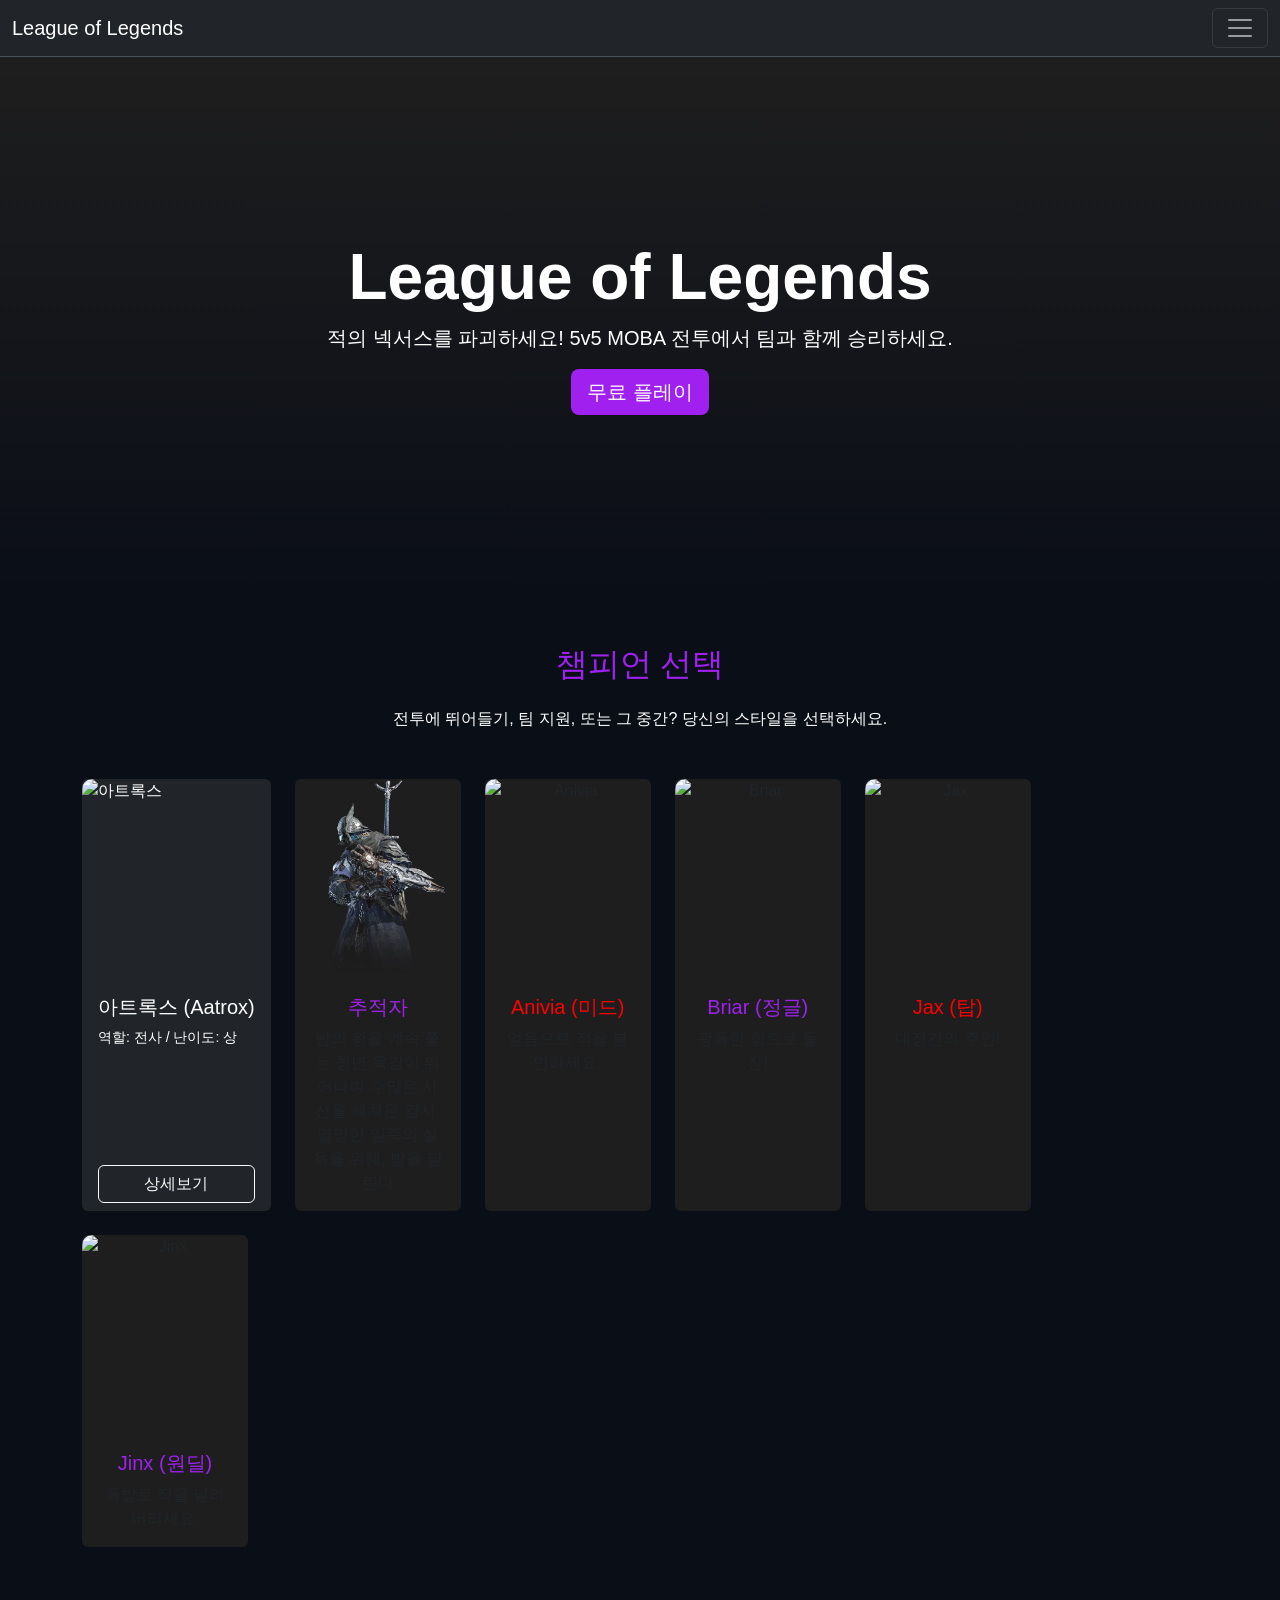
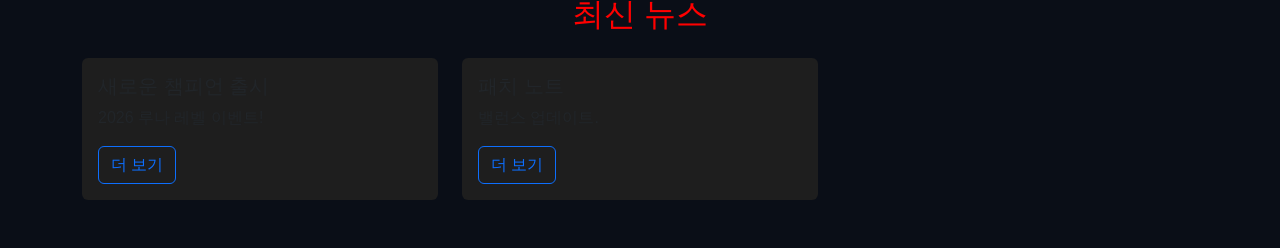
==== src/main/resources/META-INF/resources/index.html @ 5f6e226d "5주차 박영준" ====
<!DOCTYPE html>
<html lang="ko">
<head>
    <meta charset="UTF-8">
    <meta name="viewport" content="width=device-width, initial-scale=1.0">
    <title>League of Legends - 메인 페이지</title>
    <!-- Bootstrap 5 CDN -->
    <link href="https://cdn.jsdelivr.net/npm/bootstrap@5.3.0/dist/css/bootstrap.min.css" rel="stylesheet">
    <script src="https://cdn.jsdelivr.net/npm/bootstrap@5.3.0/dist/js/bootstrap.bundle.min.js"></script>
    <!-- 커스텀 스타일 (LOL 테마 + 챔피언 호버 효과) -->
    <style>
        body { background-color: #0a0e17; color: #fff; font-family: 'Arial', sans-serif; }
        .navbar { background-color: #000; }
        .hero { background: linear-gradient(to bottom, #1e1e1e, #0a0e17); min-height: 60vh; }
        .accent-purple { color: #a020f0; }
        .accent-red { color: #ff0000; }
        .card { background-color: #1e1e1e; border: none; transition: transform 0.3s, box-shadow 0.3s; }
        .card:hover { transform: scale(1.05); box-shadow: 0 10px 20px rgba(160, 32, 240, 0.5); }
        .card-img-top { height: 200px; object-fit: cover; border-radius: 10px 10px 0 0; }
        .btn-primary { background-color: #a020f0; border: none; }
        .btn-primary:hover { background-color: #800080; }
        
    </style>
</head>
<body>
 <!-- 헤더 (Navbar) -->
    <!-- <nav class="navbar navbar-expand-lg navbar-dark">
        <div class="container-fluid">
            <a class="navbar-brand" href="index.html">리그 오브 레전드</a>
            <button class="navbar-toggler" type="button" data-bs-toggle="collapse" data-bs-target="#navbarNav" aria-controls="navbarNav" aria-expanded="false" aria-label="Toggle navigation">
                <span class="navbar-toggler-icon"></span>
            </button>
            <div class="collapse navbar-collapse" id="navbarNav">
                <ul class="navbar-nav ms-auto">
                    <li class="nav-item"><a class="nav-link" href="#">뉴스</a></li>
                    <li class="nav-item"><a class="nav-link" href="#">챔피언</a></li>
                    <li class="nav-item"><a class="nav-link" href="main_page_sub">다운로드</a></li>
                    <li class="nav-item"><a class="nav-link" href="#">로그인</a></li>
                    <li class="nav-item"><a class="nav-link" href="https://www.leagueoflegends.com/ko-kr/" target="_blank">공식사이트</a></li>
                </ul>
            </div>
        </div>
    </nav> -->

    <nav class="navbar bg-dark border-bottom border-body " data-bs-theme="dark">
<div class="container-fluid">
  <a class="navbar-brand" href="#">League of Legends</a>
  <button class="navbar-toggler" type="button" data-bs-toggle="collapse" data-bs-target="#navbarSupportedContent" aria-controls="navbarSupportedContent" aria-expanded="false" aria-label="Toggle navigation">
    <span class="navbar-toggler-icon"></span>
  </button>
  <div class="collapse navbar-collapse" id="navbarSupportedContent">
    <ul class="navbar-nav me-auto mb-2 mb-lg-0">
      <li class="nav-item">
        <a class="nav-link active" aria-current="page" href="#">리그오브레전드</a>
      </li>
      <li class="nav-item">
        <a class="nav-link" href="#">메인화면</a>
      </li>
            <li class="nav-item">
        <a class="nav-link" href="#">뉴스</a>
      </li>
      <li class="nav-item">
        <a class="nav-link" href="main_page_sub/download.html">다운로드</a></li>
            <li class="nav-item dropdown">
        <a class="nav-link dropdown-toggle" href="#" role="button" data-bs-toggle="dropdown" aria-expanded="false">
          캐릭터
        </a>
        <ul class="dropdown-menu">
          <li><a class="dropdown-item" href="#" target="_blank">캐릭터</a></li>
          <li><a class="dropdown-item" href="#">Aatrox (탑)</a></li>
          <li><a class="dropdown-item" href="#">추적자</a></li>
          <li><a class="dropdown-item" href="#">Aatrox (탑)</a></li>
          <li><a class="dropdown-item" href="#">Aatrox (탑)</a></li>
          <li><hr class="dropdown-divider"></li>
          <li><a class="dropdown-item" href="#">Something else here</a></li>
        </ul>
      </li>
            <li class="nav-item">
        <a class="nav-link" href="#">로그인</a>
      </li>
      <li class="nav-item dropdown">
        <a class="nav-link dropdown-toggle" href="#" role="button" data-bs-toggle="dropdown" aria-expanded="false">
          외부사이트
        </a>
        <ul class="dropdown-menu">
          <li><a class="dropdown-item" href="https://www.leagueoflegends.com/ko-kr/" target="_blank">공식사이트</a></li>
          <li><a class="dropdown-item" href="#">Another action</a></li>
          <li><hr class="dropdown-divider"></li>
          <li><a class="dropdown-item" href="#">Something else here</a></li>
        </ul>
      </li>
    </ul>
    <form class="d-flex" role="search">
      <input class="form-control me-2" type="" placeholder="" aria-label="" />
      <button class="btn btn-outline-success" type="submit"> 검색</button>
    </form>
  </div>
</div>
</nav>

    <!-- 히어로 배너 (Hero Banner) -->
    <section class="hero d-flex align-items-center justify-content-center text-center py-5">
        <div class="container">
            <h1 class="display-3 fw-bold">League of Legends</h1>
            <p class="lead">적의 넥서스를 파괴하세요! 5v5 MOBA 전투에서 팀과 함께 승리하세요.</p>
            <a href="#" class="btn btn-primary btn-lg">무료 플레이</a>
        </div>
    </section>

<!-- 챔피언 선택 섹션 (작은 썸네일 PNG로 업데이트!) -->
    <section class="container my-5">
        <h2 class="text-center mb-4 accent-purple">챔피언 선택</h2>
        <p class="text-center mb-5">전투에 뛰어들기, 팀 지원, 또는 그 중간? 당신의 스타일을 선택하세요.</p>
        <div class="row row-cols-auto g-4">
            <!-- Aatrox -->
             <div class="col">
<div class="card bg-dark text-white border-secondary h-100">
<img src="https://ddragon.leagueoflegends.com/cdn/15.24.1/img/champion/Aatrox.png" class="card-img-top" alt="아트록스">
<div class="card-body">
<h5 class="card-title">아트록스 (Aatrox)</h5>
<p class="card-text small">역할: 전사 / 난이도: 상</p>
</div>
<div class="card-footer bg-transparent border-0">
<button class="btn btn-outline-light w-100" data-bs-toggle="modal" data-bs-target="#modalAatrox" data-champ="Aatrox"> 상세보기
</button>
</div>
</div>
<!--모달(iframe으로Aatrox.html 불러오기) -->
<div class="modal fade" id="modalAatrox" tabindex="-1" aria-labelledby="modalAatroxLabel" aria-hidden="true">
<div class="modal-dialog modal-xl modal-dialog-centered modal-dialog-scrollable">
<div class="modal-content bg-dark text-white border-secondary">
<!--헤더-->
<div class="modal-header border-secondary">
<h5 class="modal-title" id="modalAatroxLabel">아트록스(Aatrox) 상세정보</h5>
<button type="button" class="btn-close btn-close-white" data-bs-dismiss="modal" aria-label="Close"></button>
</div>

<!--바디: iframe으로내용채움-->
<div class="modal-body p-0" style="height: 65vh; background: #0a0e17;">
<iframe
src="modals/Aatrox.html"
frameborder="0"
style="width: 100%; height: 100%; border: none;"
allowfullscreen>
</iframe>
</div>
<!--푸터-->
<div class="modal-footer border-secondary">
<button type="button" class="btn btn-outline-light" data-bs-dismiss="modal">닫기</button>
</div>
</div>
</div>
</div>


</div>

            <!-- <div class="col-md-6 col-lg-4 col-xl-2">
                <div class="card text-center h-100">
                    <img src="https://ddragon.leagueoflegends.com/cdn/15.24.1/img/champion/Aatrox.png" class="card-img-top" alt="Aatrox" loading="lazy">
                    <div class="card-body">
                        <h5 class="card-title accent-red">Aatrox (탑)</h5>
                        <p class="card-text">어둠의 검으로 적을 베세요.</p>
                    </div>
                </div>
            </div> -->
            <!-- Sylas -->
            <div class="col-md-6 col-lg-4 col-xl-2">
                <div class="card text-center h-100">
                    <img src="images/추적자.webp" class="card-img-top" alt="Sylas" loading="lazy">
                    <div class="card-body">
                        <h5 class="card-title accent-purple">추적자</h5>
                        <p class="card-text">밤의 왕을 계속 쫓는 청년.육감이 뛰어나며 수많은 사선을 헤쳐온 검사.멸망한 일족의 설욕을 위해, 밤을 달린다</p>
                    </div>
                </div>
            </div>
            <!-- Anivia -->
            <div class="col-md-6 col-lg-4 col-xl-2">
                <div class="card text-center h-100">
                    <img src="https://ddragon.leagueoflegends.com/cdn/15.24.1/img/champion/Anivia.png" class="card-img-top" alt="Anivia" loading="lazy">
                    <div class="card-body">
                        <h5 class="card-title accent-red">Anivia (미드)</h5>
                        <p class="card-text">얼음으로 적을 봉인하세요.</p>
                    </div>
                </div>
            </div>
            <!-- Briar -->
            <div class="col-md-6 col-lg-4 col-xl-2">
                <div class="card text-center h-100">
                    <img src="https://ddragon.leagueoflegends.com/cdn/15.24.1/img/champion/Briar.png" class="card-img-top" alt="Briar" loading="lazy">
                    <div class="card-body">
                        <h5 class="card-title accent-purple">Briar (정글)</h5>
                        <p class="card-text">광폭한 힘으로 돌진!</p>
                    </div>
                </div>
            </div>
            <!-- Jax -->
            <div class="col-md-6 col-lg-4 col-xl-2">
                <div class="card text-center h-100">
                    <img src="https://ddragon.leagueoflegends.com/cdn/15.24.1/img/champion/Jax.png" class="card-img-top" alt="Jax" loading="lazy">
                    <div class="card-body">
                        <h5 class="card-title accent-red">Jax (탑)</h5>
                        <p class="card-text">대장간의 주인!</p>
                    </div>
                </div>
            </div>
            <!-- Jinx -->
            <div class="col-md-6 col-lg-4 col-xl-2">
                <div class="card text-center h-100">
                    <img src="https://ddragon.leagueoflegends.com/cdn/15.24.1/img/champion/Jinx.png" class="card-img-top" alt="Jinx" loading="lazy">
                    <div class="card-body">
                        <h5 class="card-title accent-purple">Jinx (원딜)</h5>
                        <p class="card-text">폭발로 적을 날려버리세요.</p>
                    </div>
                </div>
            </div>
        </div>
    </section>

    <!-- 뉴스 섹션 (기존 유지) -->
    <section class="container my-5">
        <h2 class="text-center mb-4 accent-red">최신 뉴스</h2>
        <div class="row g-4">
            <div class="col-md-6 col-lg-4">
                <div class="card">
                    <div class="card-body">
                        <h5 class="card-title">새로운 챔피언 출시</h5>
                        <p class="card-text">2026 루나 레벨 이벤트!</p>
                        <a href="#" class="btn btn-outline-primary">더 보기</a>
                    </div>
                </div>
            </div>
            <div class="col-md-6 col-lg-4">
                <div class="card">
                    <div class="card-body">
                        <h5 class="card-title">패치 노트</h5>
                        <p class="card-text">밸런스 업데이트.</p>
                        <a href="#" class="btn btn-outline-primary">더 보기</a>
                    </div>
                </div>
            </div>
        </div>
    </section>
</body>
</html>
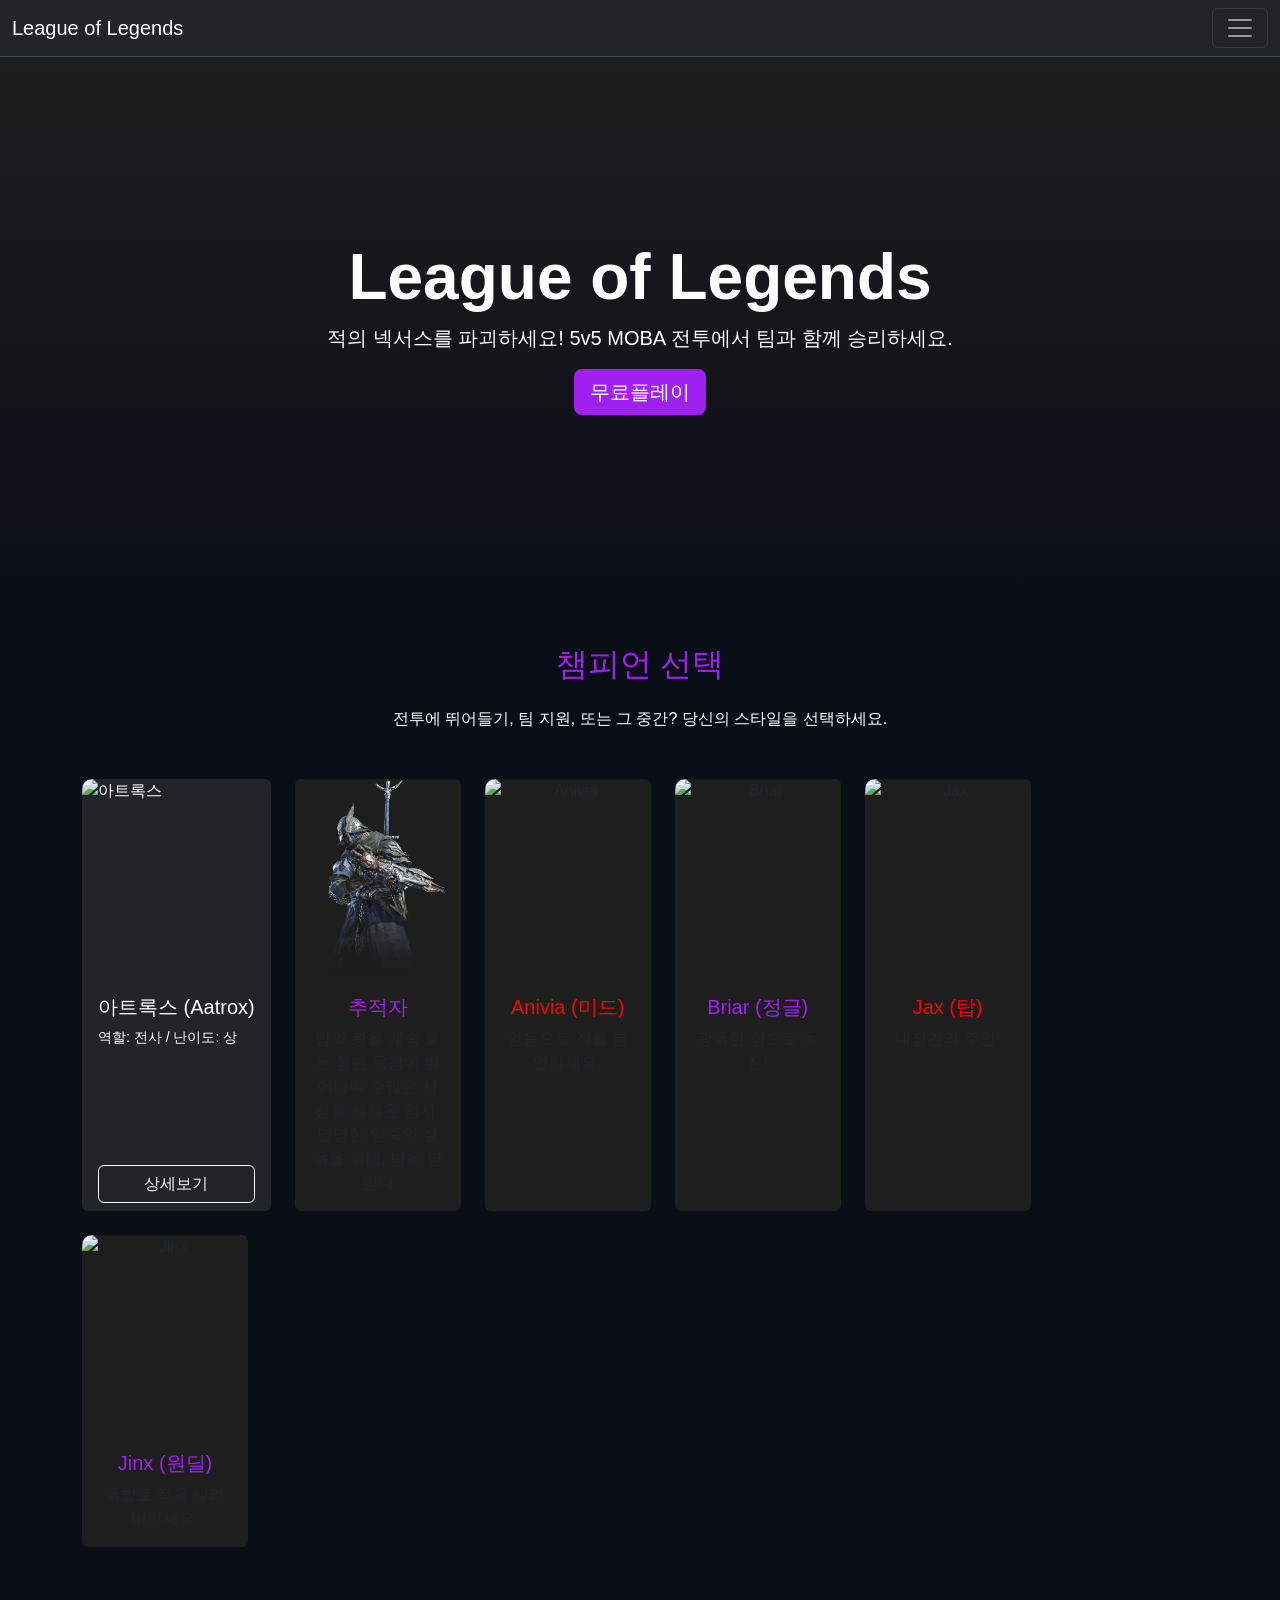
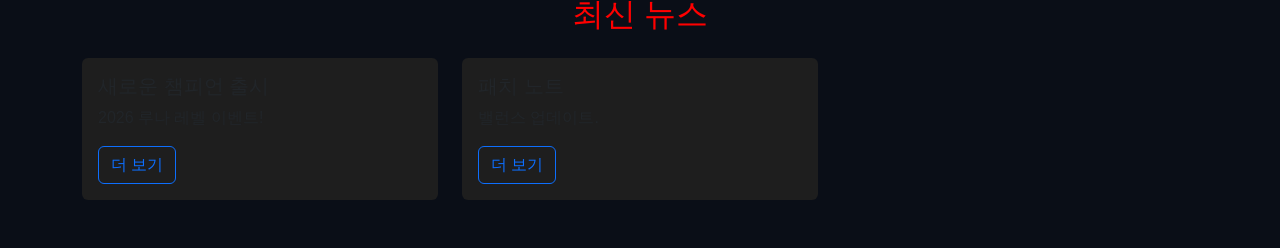
==== commit 85e6007e: "20250605 박영준 6주차" ====
--- a/src/main/resources/META-INF/resources/index.html
+++ b/src/main/resources/META-INF/resources/index.html
@@ -4,9 +4,18 @@
     <meta charset="UTF-8">
     <meta name="viewport" content="width=device-width, initial-scale=1.0">
     <title>League of Legends - 메인 페이지</title>
+
+
     <!-- Bootstrap 5 CDN -->
     <link href="https://cdn.jsdelivr.net/npm/bootstrap@5.3.0/dist/css/bootstrap.min.css" rel="stylesheet">
-    <script src="https://cdn.jsdelivr.net/npm/bootstrap@5.3.0/dist/js/bootstrap.bundle.min.js"></script>
+    <script src="js/bootstrap.bundle.min.js"></script>
+    <script src="js/test.js"></script>
+    
+        <script>
+window.onload = function() {
+alert("메인 페이지 로딩 완료");
+}</script>
+    
     <!-- 커스텀 스타일 (LOL 테마 + 챔피언 호버 효과) -->
     <style>
         body { background-color: #0a0e17; color: #fff; font-family: 'Arial', sans-serif; }
@@ -90,9 +99,9 @@
         </ul>
       </li>
     </ul>
-    <form class="d-flex" role="search">
-      <input class="form-control me-2" type="" placeholder="" aria-label="" />
-      <button class="btn btn-outline-success" type="submit"> 검색</button>
+    <form class="d-flex" id="searchForm" role="search">
+      <input class="form-control me-2" type="search" placeholder="챔피언, 뉴스검색..." aria-label="Search" id="searchInput" />
+      <button class="btn btn-outline-success" type="submit">검색</button>
     </form>
   </div>
 </div>
@@ -103,7 +112,7 @@
         <div class="container">
             <h1 class="display-3 fw-bold">League of Legends</h1>
             <p class="lead">적의 넥서스를 파괴하세요! 5v5 MOBA 전투에서 팀과 함께 승리하세요.</p>
-            <a href="#" class="btn btn-primary btn-lg">무료 플레이</a>
+            <a href="#" class="btn btn-primary btn-lg" onclick="alert('즐거운플레이되세요')">무료플레이</a>
         </div>
     </section>
 
@@ -241,5 +250,6 @@
             </div>
         </div>
     </section>
+    <script src="js/search.js"></script>
 </body>
 </html>
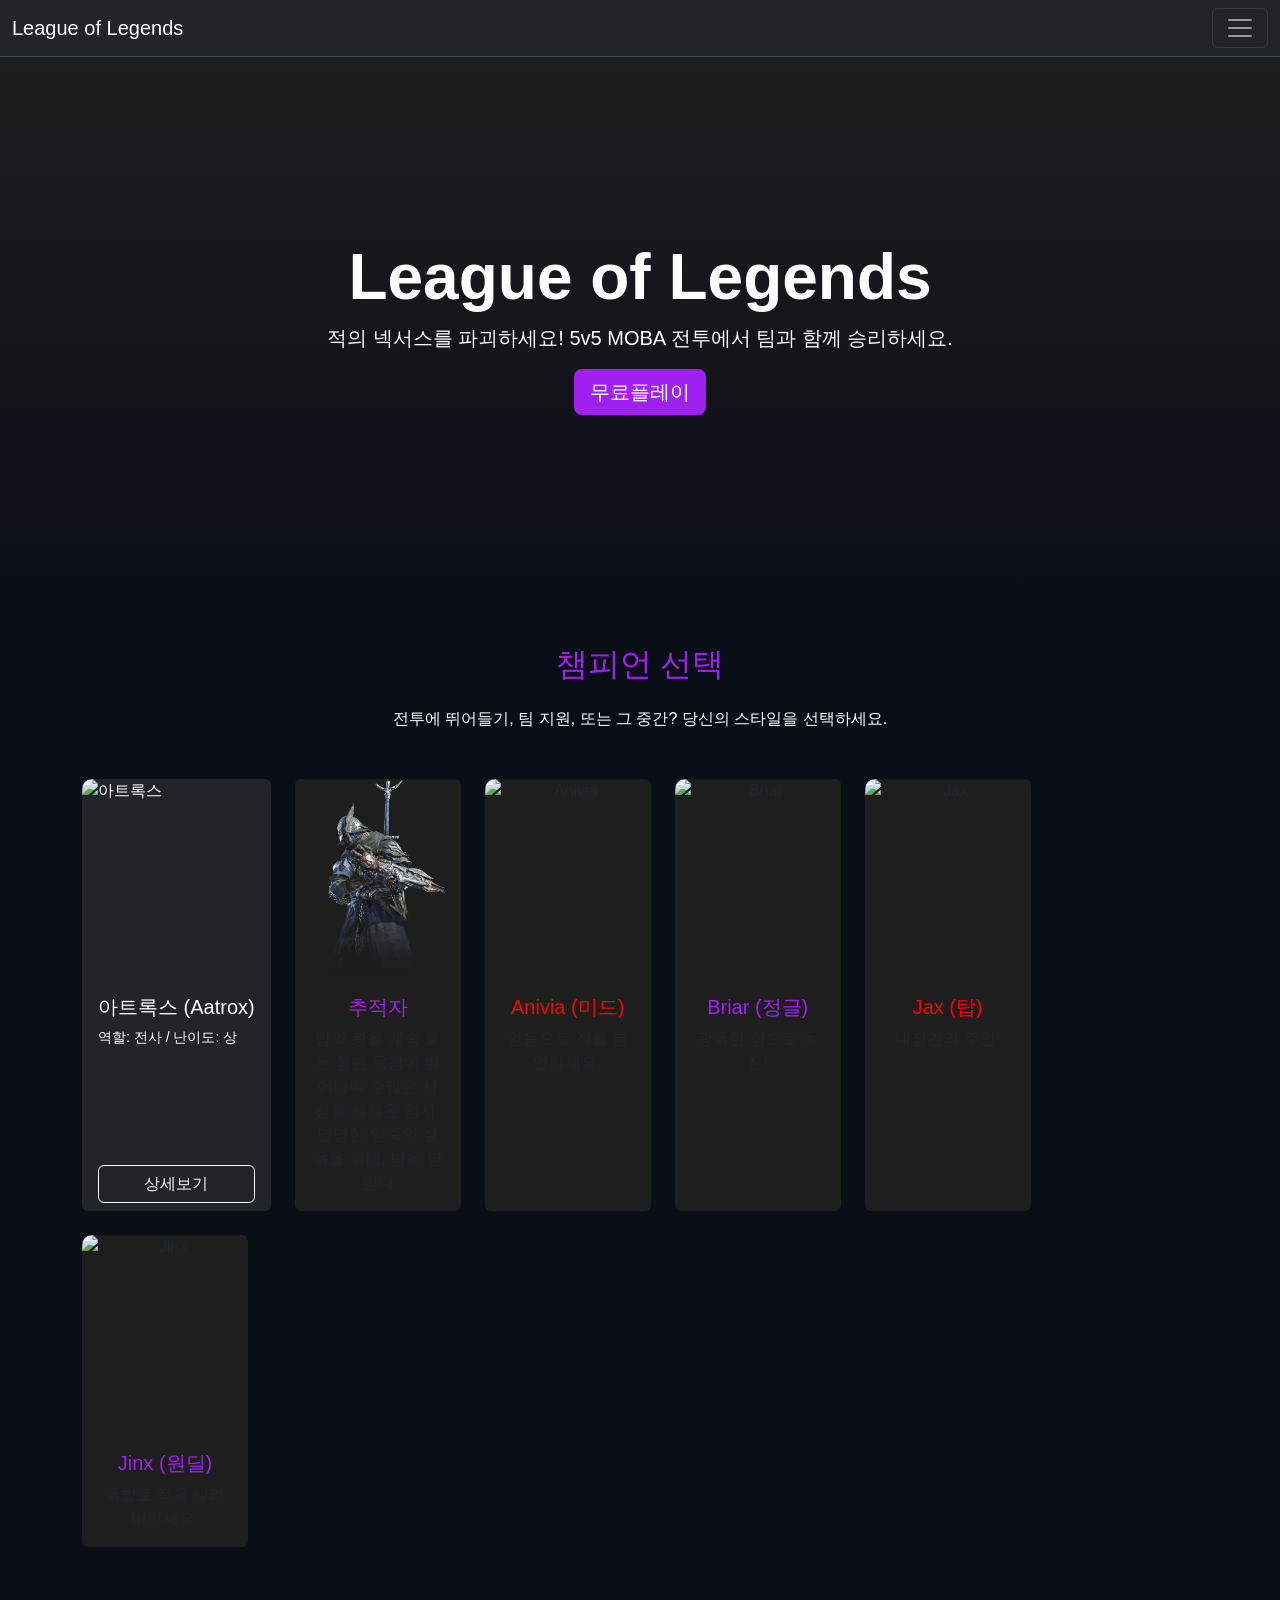
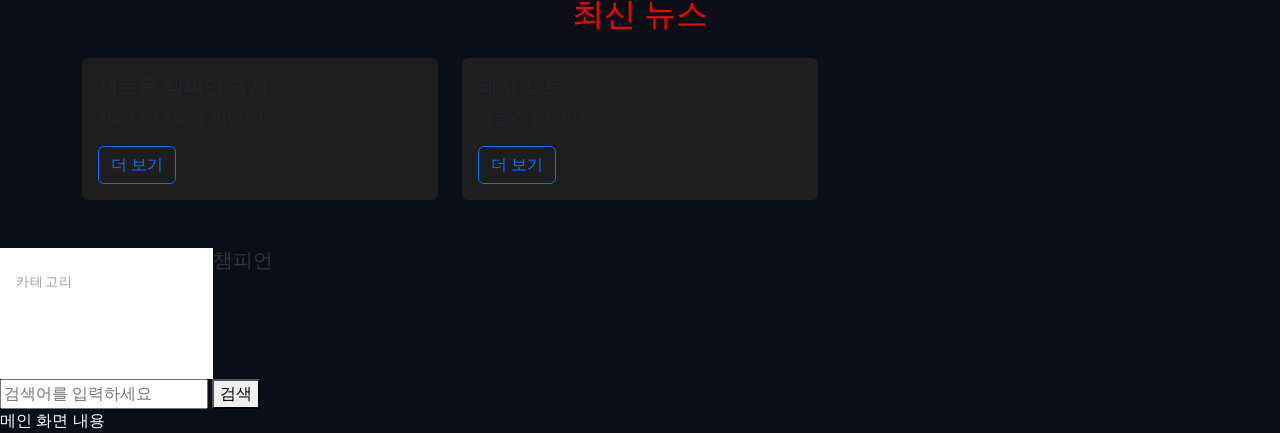
==== commit bd1e2a74: "추가사항" ====
--- a/src/main/resources/META-INF/resources/index.html
+++ b/src/main/resources/META-INF/resources/index.html
@@ -7,7 +7,7 @@
 
 
     <!-- Bootstrap 5 CDN -->
-    <link href="https://cdn.jsdelivr.net/npm/bootstrap@5.3.0/dist/css/bootstrap.min.css" rel="stylesheet">
+    <link href="css/bootstrap.min.css" rel="stylesheet">
     <script src="js/bootstrap.bundle.min.js"></script>
     <script src="js/test.js"></script>
     
@@ -250,6 +250,53 @@
             </div>
         </div>
     </section>
+    <!--===== 검색결과섹션(기본숨김) ===== -->
+<section id="searchResults">
+<!--키워드헤더-->
+<div class="search-keyword-header">
+<h1 id="searchKeywordDisplay"></h1>
+</div>
+<!--본문: 사이드바+ 콘텐츠-->
+<div class="search-body">
+<div class="container-fluid px-0">
+<div class="row g-0">
+<!--왼쪽카테고리사이드바-->
+<div class="col-md-3 col-lg-2 search-sidebar bg-white py-4">
+<div class="px-3 mb-3" style="font-size:0.8rem; color:#999; text-transform:uppercase; letter-spacing:0.1em;">카테고리</div>
+<div class="search-category-item active" onclick="switchCategory('champion', this)">
+챔피언<span class="count" id="champCount">(0)</span>
+</div>
+<div class="search-category-item" onclick="switchCategory('news', this)">
+뉴스<span class="count" id="newsCount">(0)</span>
+</div>
+</div>
+<!--오른쪽콘텐츠-->
+<div class="col-md-9 col-lg-10 search-content-area">
+<!--챔피언결과-->
+<div id="resultChampion">
+<h5 class="mb-4" style="color:#333;">챔피언</h5>
+<div id="championResultList"></div>
+</div>
+<!--뉴스결과-->
+<div id="resultNews" style="display:none;">
+<h5 class="mb-4" style="color:#333;">뉴스</h5>
+<div id="newsResultList"></div>
+</div>
+</div>
+</div>
+</div>
+</div>
+</section>
+<!-- index.html -->
+<input id="searchInput" type="search" placeholder="검색어를 입력하세요" />
+<button id="searchBtn">검색</button>
+
+<section id="mainSection">메인 화면 내용</section>
+<section id="resultsSection" style="display:none">검색 결과 영역</section>
+
+<script src="app.js"></script>
+
     <script src="js/search.js"></script>
+    
 </body>
 </html>
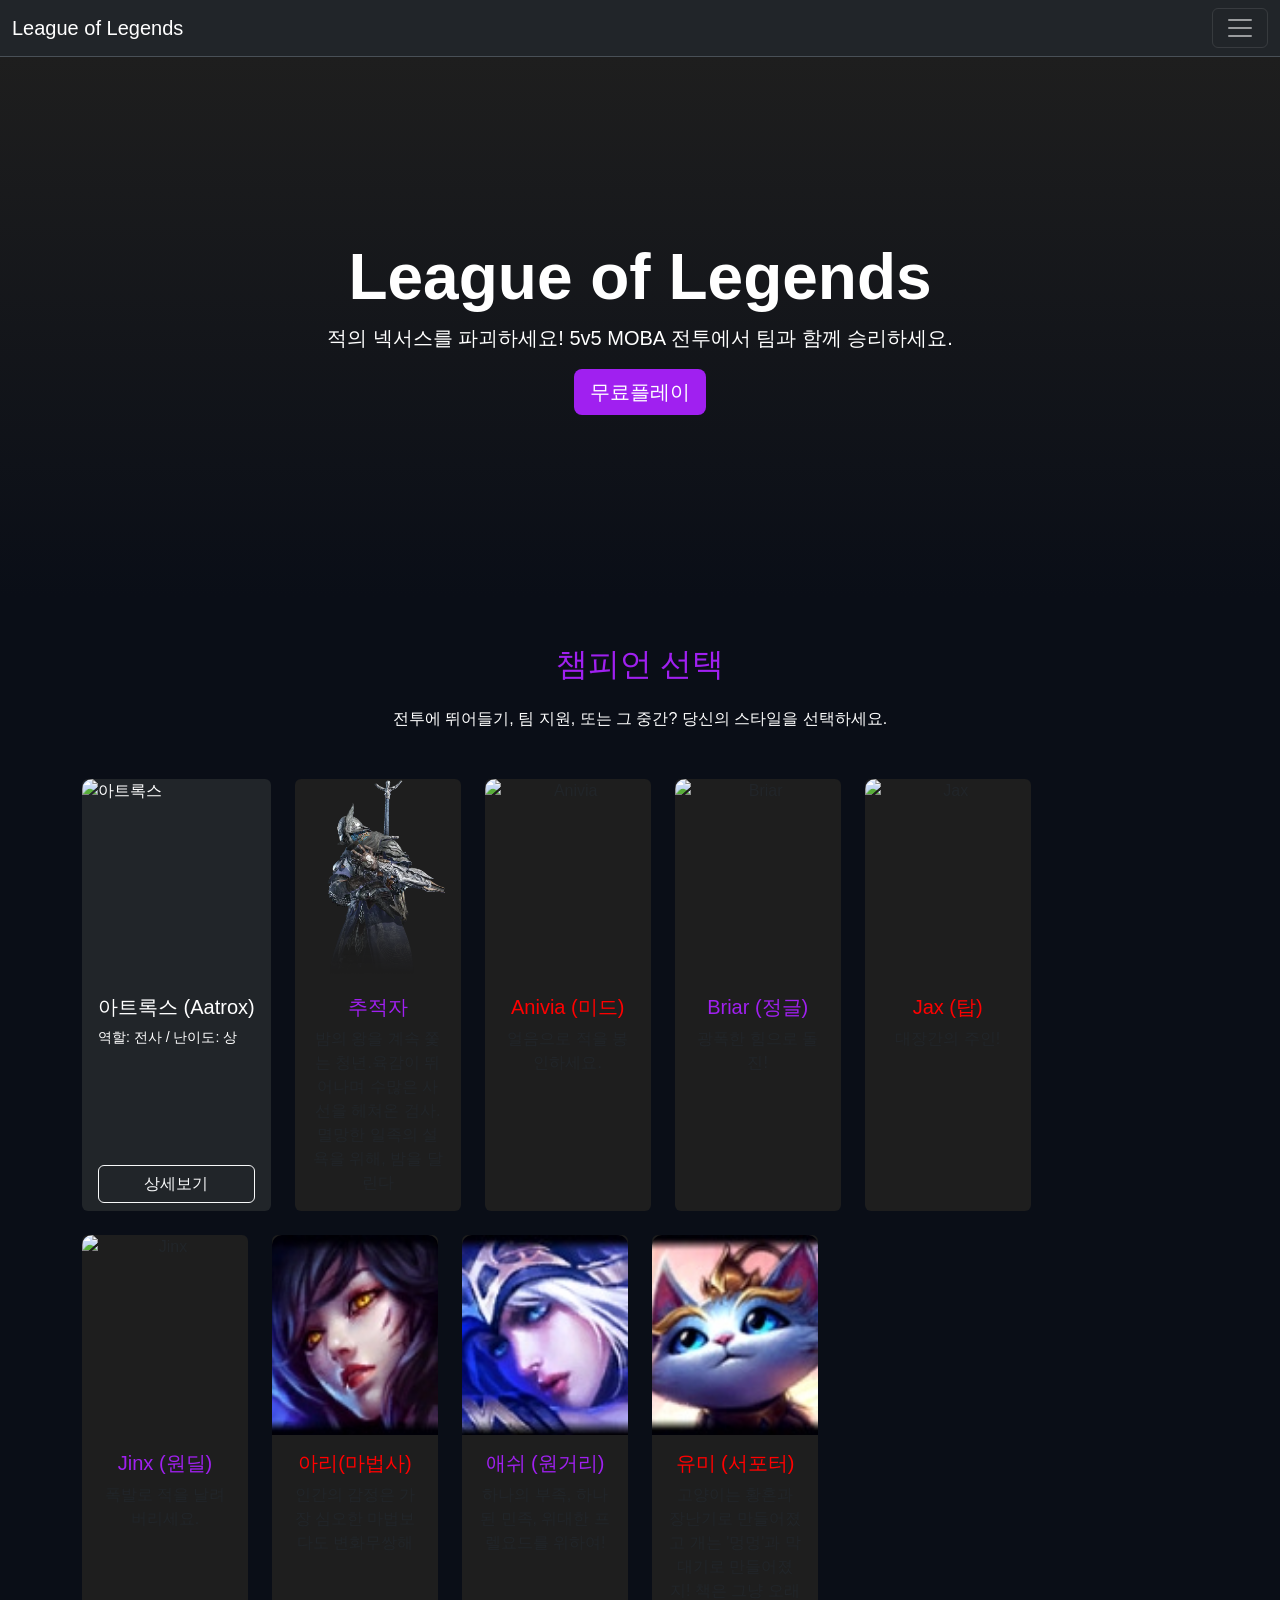
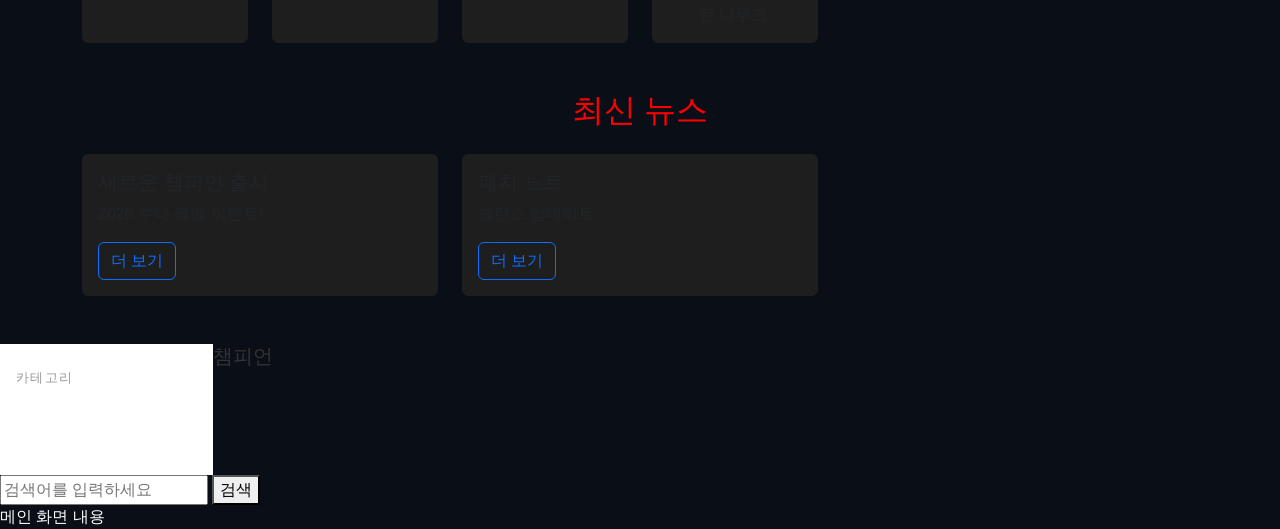
==== commit 70b6aff6: "챔피언 추가" ====
--- a/src/main/resources/META-INF/resources/index.html
+++ b/src/main/resources/META-INF/resources/index.html
@@ -223,6 +223,38 @@
                     </div>
                 </div>
             </div>
+
+                        <!-- 아리 -->
+            <div class="col-md-6 col-lg-4 col-xl-2">
+                <div class="card text-center h-100">
+                    <img src="images/아리.jpg" class="card-img-top" alt="아리" loading="lazy">
+                    <div class="card-body">
+                        <h5 class="card-title accent-red">아리(마법사)</h5>
+                        <p class="card-text">인간의 감정은 가장 심오한 마법보다도 변화무쌍해</p>
+                    </div>
+                </div>
+            </div>
+
+                        <!-- 애쉬 -->
+            <div class="col-md-6 col-lg-4 col-xl-2">
+                <div class="card text-center h-100">
+                    <img src="images/애쉬.jpg" class="card-img-top" alt="애쉬" loading="lazy">
+                    <div class="card-body">
+                        <h5 class="card-title accent-purple">애쉬 (원거리)</h5>
+                        <p class="card-text">하나의 부족, 하나 된 민족, 위대한 프렐요드를 위하여!</p>
+                    </div>
+                </div>
+            </div>
+                                    <!-- 애쉬 -->
+            <div class="col-md-6 col-lg-4 col-xl-2">
+                <div class="card text-center h-100">
+                    <img src="images/유미.jpg" class="card-img-top" alt="유미" loading="lazy">
+                    <div class="card-body">
+                        <h5 class="card-title accent-red">유미 (서포터)</h5>
+                        <p class="card-text">고양이는 황혼과 장난기로 만들어졌고 개는 '멍멍'과 막대기로 만들어졌지! 책은 그냥 오래된 나무고.</p>
+                    </div>
+                </div>
+            </div>
         </div>
     </section>
 
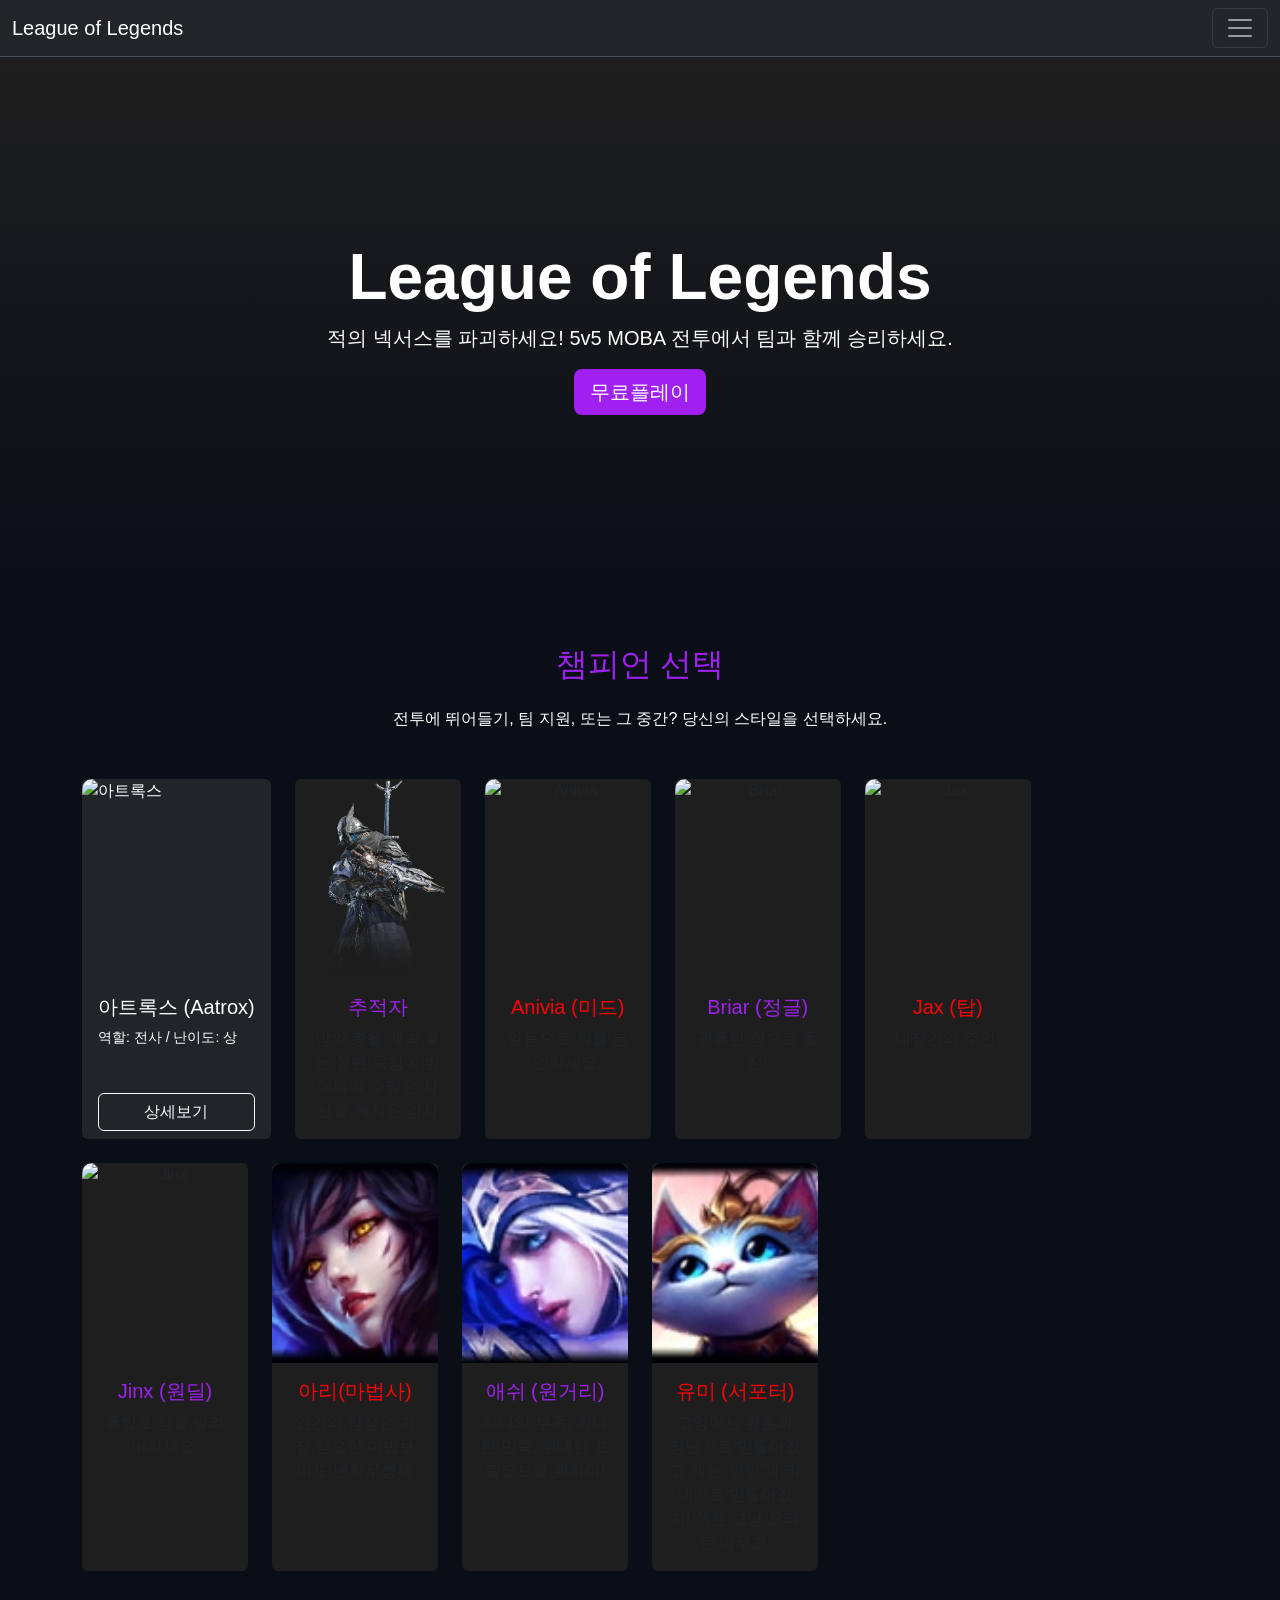
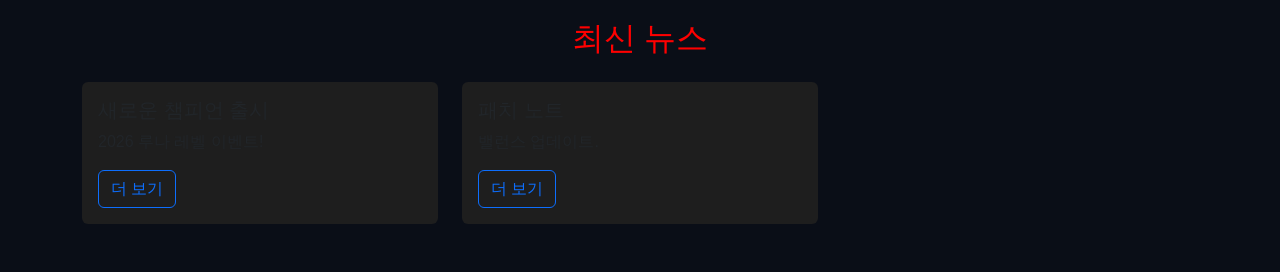
==== commit 568eb926: "20250605박영준 7주차" ====
--- a/src/main/resources/META-INF/resources/index.html
+++ b/src/main/resources/META-INF/resources/index.html
@@ -7,7 +7,9 @@
 
 
     <!-- Bootstrap 5 CDN -->
-    <link href="css/bootstrap.min.css" rel="stylesheet">
+     <link href="https://cdn.jsdelivr.net/npm/bootstrap@5.3.0/dist/css/bootstrap.min.css" rel="stylesheet">
+    <link rel="stylesheet" href="css/main.css">
+     <script src="css/bootstrap.min.css"></script>
     <script src="js/bootstrap.bundle.min.js"></script>
     <script src="js/test.js"></script>
     
@@ -16,20 +18,7 @@
 alert("메인 페이지 로딩 완료");
 }</script>
     
-    <!-- 커스텀 스타일 (LOL 테마 + 챔피언 호버 효과) -->
-    <style>
-        body { background-color: #0a0e17; color: #fff; font-family: 'Arial', sans-serif; }
-        .navbar { background-color: #000; }
-        .hero { background: linear-gradient(to bottom, #1e1e1e, #0a0e17); min-height: 60vh; }
-        .accent-purple { color: #a020f0; }
-        .accent-red { color: #ff0000; }
-        .card { background-color: #1e1e1e; border: none; transition: transform 0.3s, box-shadow 0.3s; }
-        .card:hover { transform: scale(1.05); box-shadow: 0 10px 20px rgba(160, 32, 240, 0.5); }
-        .card-img-top { height: 200px; object-fit: cover; border-radius: 10px 10px 0 0; }
-        .btn-primary { background-color: #a020f0; border: none; }
-        .btn-primary:hover { background-color: #800080; }
-        
-    </style>
+
 </head>
 <body>
  <!-- 헤더 (Navbar) -->
@@ -179,10 +168,33 @@
                     <img src="images/추적자.webp" class="card-img-top" alt="Sylas" loading="lazy">
                     <div class="card-body">
                         <h5 class="card-title accent-purple">추적자</h5>
-                        <p class="card-text">밤의 왕을 계속 쫓는 청년.육감이 뛰어나며 수많은 사선을 헤쳐온 검사.멸망한 일족의 설욕을 위해, 밤을 달린다</p>
-                    </div>
-                </div>
-            </div>
+                        <p class="card-text">밤의 왕을 계속 쫓는 청년.육감이 뛰어나며 수많은 사선을 헤쳐온 검사</p>
+                    </div>
+                </div>
+            </div>
+ <!-- 버튼 -->
+
+<div class="modal fade" id="modal-chujukja" tabindex="-1" aria-labelledby="modal-chujukjaLabel" aria-hidden="true">
+  <div class="modal-dialog modal-xl modal-dialog-centered modal-dialog-scrollable">
+    <div class="modal-content bg-dark text-white border-secondary">
+      <div class="modal-header border-secondary">
+        <h5 class="modal-title" id="modal-chujukjaLabel">추적자 상세정보</h5>
+        <button type="button" class="btn-close btn-close-white" data-bs-dismiss="modal" aria-label="Close"></button>
+      </div>
+      <div class="modal-body p-0" style="height: 65vh; background: #0a0e17;">
+        <iframe src="modals/추적자.html"
+                title="추적자 상세정보"
+                frameborder="0"
+                style="width:100%; height:100%; border:none;"
+                allowfullscreen>
+        </iframe>
+      </div>
+      <div class="modal-footer border-secondary">
+        <button type="button" class="btn btn-outline-light" data-bs-dismiss="modal">닫기</button>
+      </div>
+    </div>
+  </div>
+</div>
             <!-- Anivia -->
             <div class="col-md-6 col-lg-4 col-xl-2">
                 <div class="card text-center h-100">
@@ -193,6 +205,7 @@
                     </div>
                 </div>
             </div>
+
             <!-- Briar -->
             <div class="col-md-6 col-lg-4 col-xl-2">
                 <div class="card text-center h-100">
@@ -318,15 +331,8 @@
 </div>
 </div>
 </div>
+
 </section>
-<!-- index.html -->
-<input id="searchInput" type="search" placeholder="검색어를 입력하세요" />
-<button id="searchBtn">검색</button>
-
-<section id="mainSection">메인 화면 내용</section>
-<section id="resultsSection" style="display:none">검색 결과 영역</section>
-
-<script src="app.js"></script>
 
     <script src="js/search.js"></script>
     
--- a/src/main/resources/META-INF/resources/css/main.css
+++ b/src/main/resources/META-INF/resources/css/main.css
@@ -0,0 +1,86 @@
+/* ── 기본 레이아웃 ──────────────────────────────────────────── */
+body { background-color: #0a0e17; color: #fff; font-family: 'Arial', sans-serif; }
+.navbar { background-color: #000; }
+.hero { background: linear-gradient(to bottom, #1e1e1e, #0a0e17); min-height: 60vh; }
+
+/* ── 강조 색상 ──────────────────────────────────────────────── */
+.accent-purple { color: #a020f0; }
+.accent-red { color: #ff0000; }
+
+/* ── 카드 ────────────────────────────────────────────────────── */
+.card { background-color: #1e1e1e; border: none; transition: transform 0.3s, box-shadow 0.3s; }
+.card:hover { transform: scale(1.05); box-shadow: 0 10px 20px rgba(160, 32, 240, 0.5); }
+.card-img-top { height: 200px; object-fit: cover; border-radius: 10px 10px 0 0; }
+
+/* ── 버튼 ────────────────────────────────────────────────────── */
+.btn-primary { background-color: #a020f0; border: none; }
+.btn-primary:hover { background-color: #800080; }
+
+/* ── 검색 결과 페이지 ────────────────────────────────────────── */
+#searchResults { display: none; }
+
+.search-keyword-header {
+    background: #0a0a0a;
+    background-image: radial-gradient(ellipse at center, #1a1a1a 0%, #000 70%);
+    min-height: 180px;
+    display: flex;
+    align-items: center;
+    justify-content: center;
+    border-bottom: 2px solid #c8a96e;
+}
+.search-keyword-header h1 {
+    font-size: 2.8rem;
+    font-weight: 700;
+    color: #fff;
+    letter-spacing: 0.05em;
+}
+
+.search-body { background-color: #f0ede8; min-height: 500px; }
+.search-sidebar { border-right: 1px solid #ddd; }
+
+.search-category-item {
+    padding: 14px 20px;
+    cursor: pointer;
+    color: #333;
+    font-size: 0.95rem;
+    border-left: 3px solid transparent;
+    transition: all 0.2s;
+}
+.search-category-item:hover { background: #e0dcd5; }
+.search-category-item.active {
+    border-left: 3px solid #c8253a;
+    font-weight: 700;
+    color: #c8253a;
+    background: #e8e4df;
+}
+.search-category-item .count { color: #999; font-size: 0.85rem; margin-left: 6px; }
+
+.search-content-area { padding: 30px; }
+
+.search-result-card {
+    background: #fff;
+    border: none;
+    border-radius: 6px;
+    margin-bottom: 16px;
+    transition: box-shadow 0.2s;
+}
+.search-result-card:hover { box-shadow: 0 4px 15px rgba(0,0,0,0.15); }
+.search-result-card img { width: 110px; height: 80px; object-fit: cover; border-radius: 6px 0 0 6px; }
+
+.no-result { text-align: center; padding: 80px 20px; color: #666; }
+.no-result h4 { color: #333; }
+
+    
+   
+        body { background-color: #0a0e17; color: #fff; font-family: 'Arial', sans-serif; }
+        .navbar { background-color: #000; }
+        .hero { background: linear-gradient(to bottom, #1e1e1e, #0a0e17); min-height: 60vh; }
+        .accent-purple { color: #a020f0; }
+        .accent-red { color: #ff0000; }
+        .card { background-color: #1e1e1e; border: none; transition: transform 0.3s, box-shadow 0.3s; }
+        .card:hover { transform: scale(1.05); box-shadow: 0 10px 20px rgba(160, 32, 240, 0.5); }
+        .card-img-top { height: 200px; object-fit: cover; border-radius: 10px 10px 0 0; }
+        .btn-primary { background-color: #a020f0; border: none; }
+        .btn-primary:hover { background-color: #800080; }
+        
+    
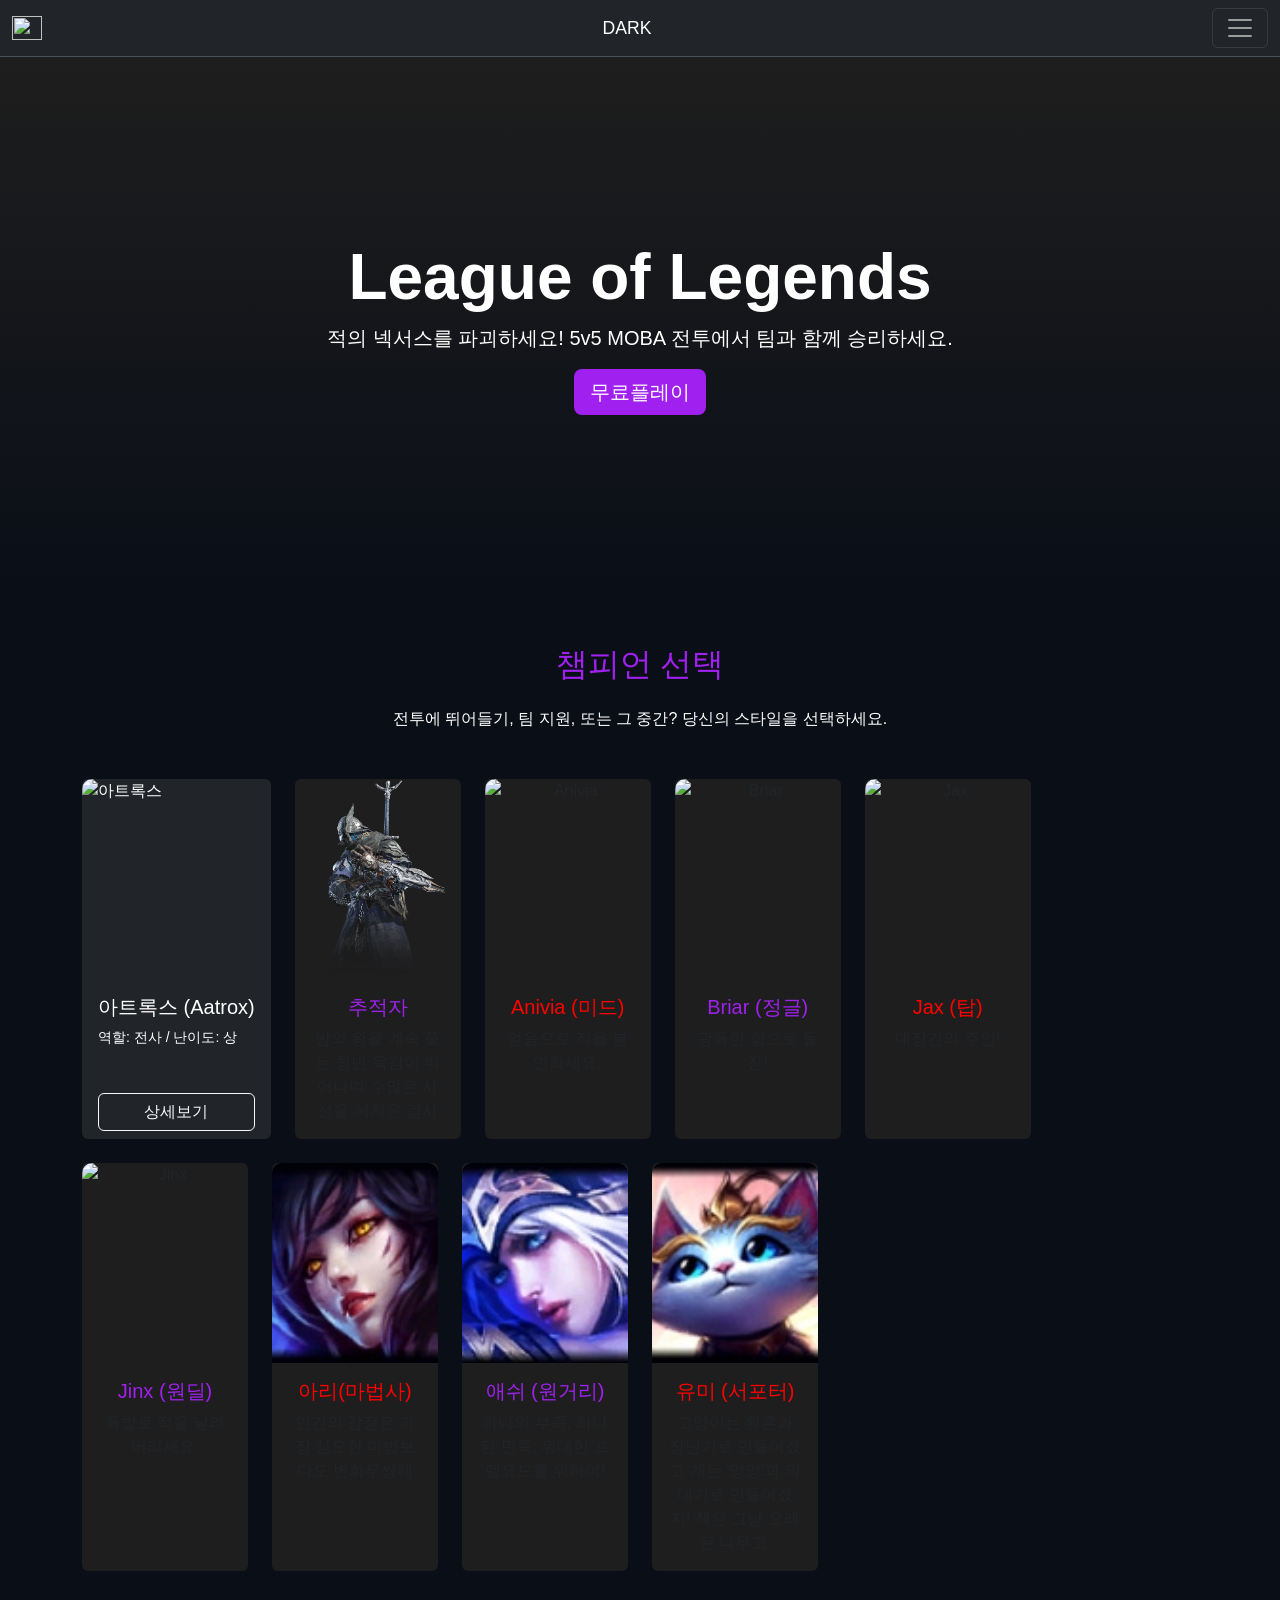
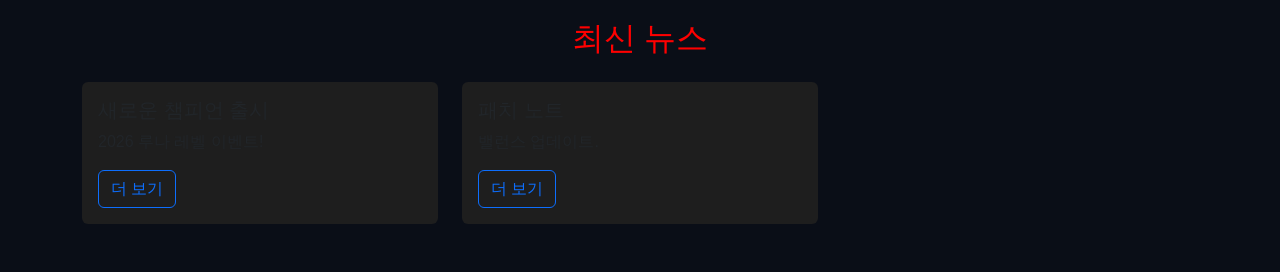
==== commit 9a7e2254: "20250605 박영준 9주차" ====
--- a/src/main/resources/META-INF/resources/index.html
+++ b/src/main/resources/META-INF/resources/index.html
@@ -12,6 +12,7 @@
      <script src="css/bootstrap.min.css"></script>
     <script src="js/bootstrap.bundle.min.js"></script>
     <script src="js/test.js"></script>
+    <script src="js/test2.js"></script>
     
         <script>
 window.onload = function() {
@@ -42,7 +43,10 @@
 
     <nav class="navbar bg-dark border-bottom border-body " data-bs-theme="dark">
 <div class="container-fluid">
-  <a class="navbar-brand" href="#">League of Legends</a>
+  <img src="/images/LOL.webp" alt="" width="30" height="24">
+<!-- [변경] "Navbar" 텍스트 → 다크/라이트 토글 버튼-->
+<button class="btn border-0" id="themeToggleBtn" onclick="toggleTheme()">DARK</button>
+
   <button class="navbar-toggler" type="button" data-bs-toggle="collapse" data-bs-target="#navbarSupportedContent" aria-controls="navbarSupportedContent" aria-expanded="false" aria-label="Toggle navigation">
     <span class="navbar-toggler-icon"></span>
   </button>
@@ -174,27 +178,8 @@
             </div>
  <!-- 버튼 -->
 
-<div class="modal fade" id="modal-chujukja" tabindex="-1" aria-labelledby="modal-chujukjaLabel" aria-hidden="true">
-  <div class="modal-dialog modal-xl modal-dialog-centered modal-dialog-scrollable">
-    <div class="modal-content bg-dark text-white border-secondary">
-      <div class="modal-header border-secondary">
-        <h5 class="modal-title" id="modal-chujukjaLabel">추적자 상세정보</h5>
-        <button type="button" class="btn-close btn-close-white" data-bs-dismiss="modal" aria-label="Close"></button>
-      </div>
-      <div class="modal-body p-0" style="height: 65vh; background: #0a0e17;">
-        <iframe src="modals/추적자.html"
-                title="추적자 상세정보"
-                frameborder="0"
-                style="width:100%; height:100%; border:none;"
-                allowfullscreen>
-        </iframe>
-      </div>
-      <div class="modal-footer border-secondary">
-        <button type="button" class="btn btn-outline-light" data-bs-dismiss="modal">닫기</button>
-      </div>
-    </div>
-  </div>
-</div>
+  
+
             <!-- Anivia -->
             <div class="col-md-6 col-lg-4 col-xl-2">
                 <div class="card text-center h-100">
--- a/src/main/resources/META-INF/resources/css/main.css
+++ b/src/main/resources/META-INF/resources/css/main.css
@@ -83,4 +83,16 @@
         .btn-primary { background-color: #a020f0; border: none; }
         .btn-primary:hover { background-color: #800080; }
         
-    
+/* ── [추가] 테마 토글 버튼 (폰트 크기, 색상 등 ) ──────────────── */
+#themeToggleBtn { font-size: 1.1rem; color: #fff; }
+body.light-mode #themeToggleBtn { color: #212529; }
+
+/* ── [추가] 라이트 모드 (다양한 색상 정보 ─────────────────────── */
+body.light-mode { background-color: #f8f9fa; color: #212529; }
+body.light-mode .navbar { background-color: #e9ecef !important; }
+body.light-mode .navbar .navbar-brand,
+body.light-mode .navbar .nav-link { color: #212529 !important; }
+body.light-mode .hero { background: linear-gradient(to bottom, #dce3ea, #f8f9fa); }
+body.light-mode .card { background-color: #ffffff; color: #212529; border: 1px solid #dee2e6; }
+body.light-mode .card-title { color: #212529; }
+body.light-mode .card-text { color: #555; }
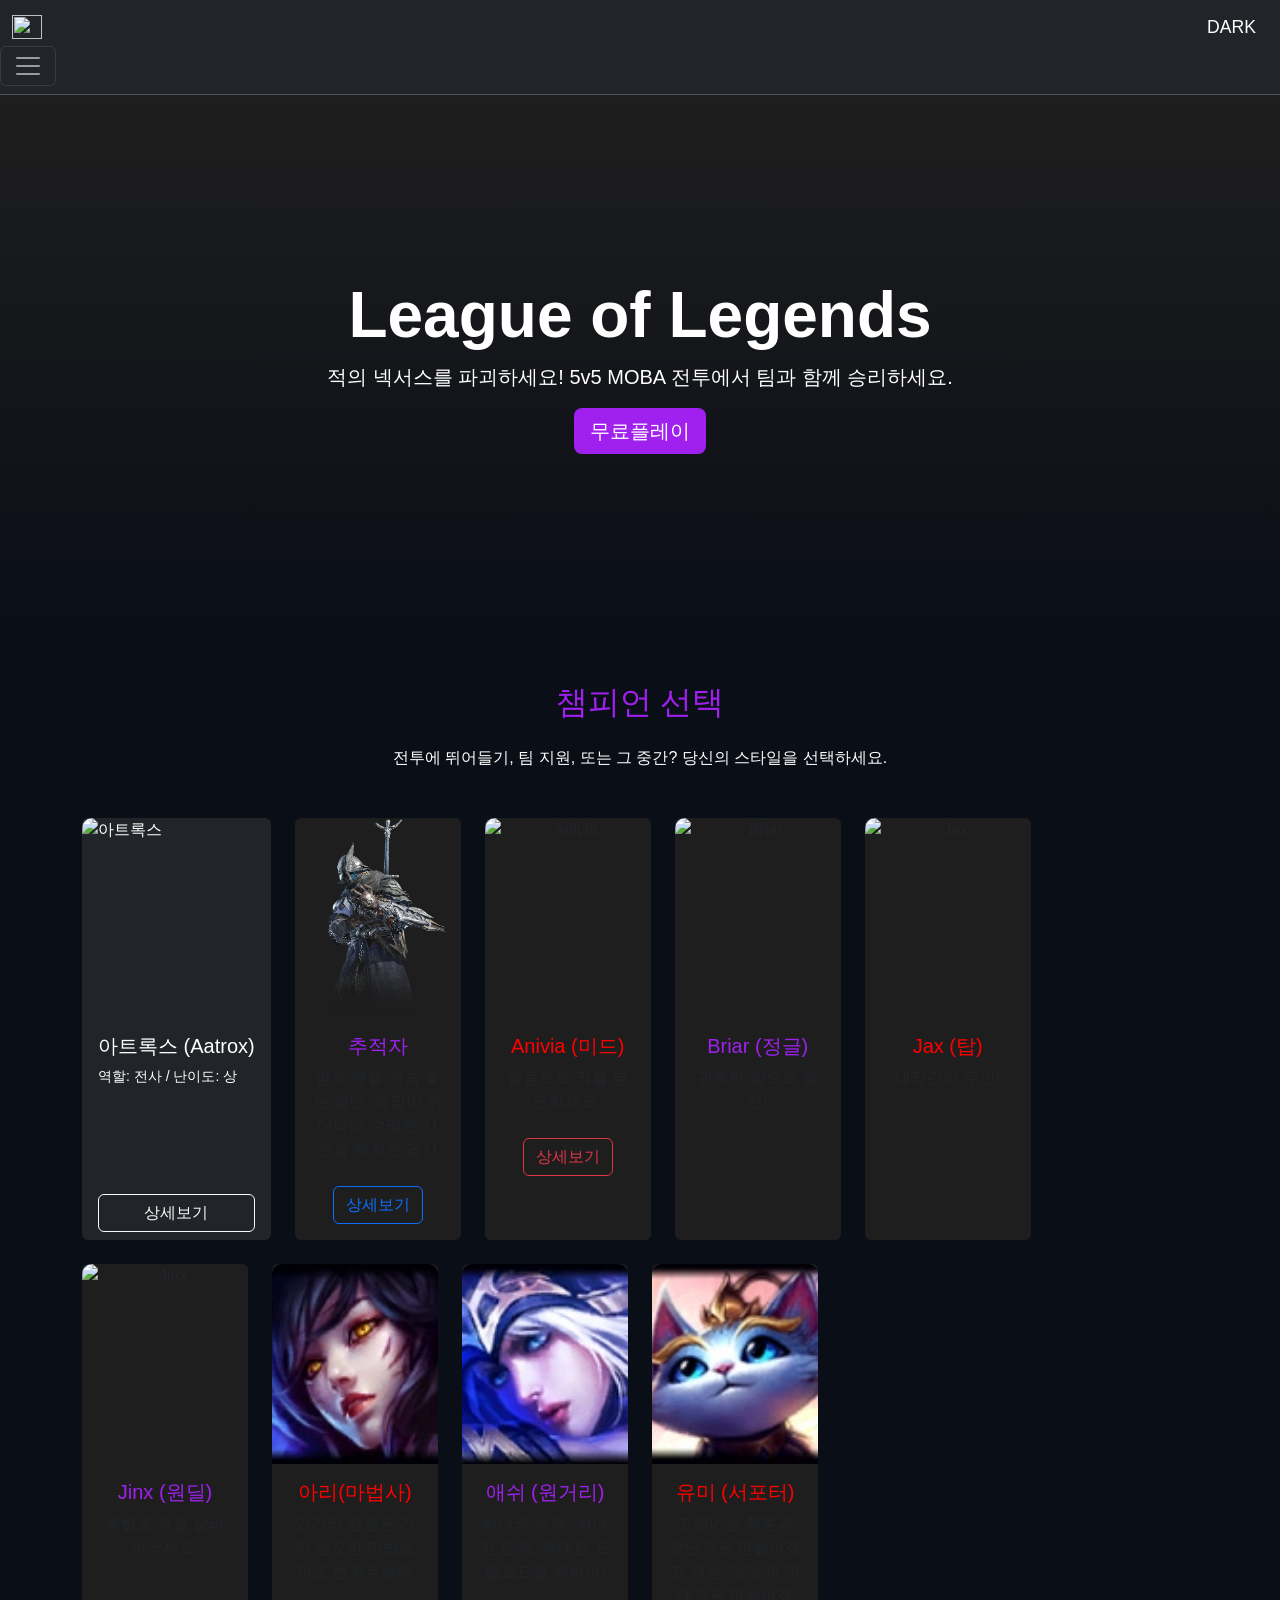
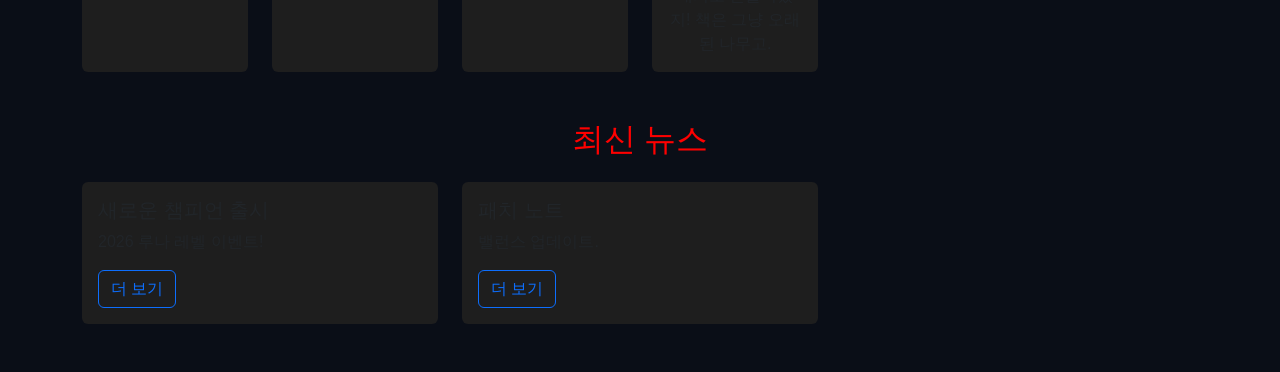
==== commit 2b98d685: "20250605 박영준 10주차" ====
--- a/src/main/resources/META-INF/resources/index.html
+++ b/src/main/resources/META-INF/resources/index.html
@@ -10,9 +10,10 @@
      <link href="https://cdn.jsdelivr.net/npm/bootstrap@5.3.0/dist/css/bootstrap.min.css" rel="stylesheet">
     <link rel="stylesheet" href="css/main.css">
      <script src="css/bootstrap.min.css"></script>
-    <script src="js/bootstrap.bundle.min.js"></script>
-    <script src="js/test.js"></script>
-    <script src="js/test2.js"></script>
+    <script src="../js/bootstrap.bundle.min.js"></script>
+    <script src="../js/test.js"></script>
+    <script src="../js/test2.js"></script>
+    <script src="../js/toggle.js"></script>
     
         <script>
 window.onload = function() {
@@ -41,12 +42,12 @@
         </div>
     </nav> -->
 
-    <nav class="navbar bg-dark border-bottom border-body " data-bs-theme="dark">
-<div class="container-fluid">
-  <img src="/images/LOL.webp" alt="" width="30" height="24">
-<!-- [변경] "Navbar" 텍스트 → 다크/라이트 토글 버튼-->
-<button class="btn border-0" id="themeToggleBtn" onclick="toggleTheme()">DARK</button>
-
+  <nav class="navbar bg-dark border-bottom border-body" data-bs-theme="dark">
+  <div class="container-fluid">
+    <img src="https://search.pstatic.net/sunny/?src=https%3A%2F%2Fe7.pngegg.com%2Fpngimages%2F752%2F220%2Fpng-clipart-league-of-legends-computer-icons-riot-games-league-of-legends-game-logo-thumbnail.png&type=sc960_832" alt="" width="30" height="24">
+    <!-- 다크/라이트 토글 버튼 -->
+    <button class="btn border-0" id="themeToggleBtn" onclick="toggleTheme()">DARK</button>
+  </div>
   <button class="navbar-toggler" type="button" data-bs-toggle="collapse" data-bs-target="#navbarSupportedContent" aria-controls="navbarSupportedContent" aria-expanded="false" aria-label="Toggle navigation">
     <span class="navbar-toggler-icon"></span>
   </button>
@@ -77,9 +78,11 @@
           <li><a class="dropdown-item" href="#">Something else here</a></li>
         </ul>
       </li>
-            <li class="nav-item">
-        <a class="nav-link" href="#">로그인</a>
-      </li>
+    <!-- 기존 로그인 버튼제거, 로그아웃버튼추가-->
+<li class="nav-item">
+<a class="nav-link btn btn-outline-danger btn-sm px-3" 
+href=" /login/main_after_login.html">로그아웃</a>
+</li>
       <li class="nav-item dropdown">
         <a class="nav-link dropdown-toggle" href="#" role="button" data-bs-toggle="dropdown" aria-expanded="false">
           외부사이트
@@ -167,29 +170,77 @@
                 </div>
             </div> -->
             <!-- Sylas -->
-            <div class="col-md-6 col-lg-4 col-xl-2">
-                <div class="card text-center h-100">
-                    <img src="images/추적자.webp" class="card-img-top" alt="Sylas" loading="lazy">
-                    <div class="card-body">
-                        <h5 class="card-title accent-purple">추적자</h5>
-                        <p class="card-text">밤의 왕을 계속 쫓는 청년.육감이 뛰어나며 수많은 사선을 헤쳐온 검사</p>
-                    </div>
-                </div>
-            </div>
- <!-- 버튼 -->
-
-  
-
-            <!-- Anivia -->
-            <div class="col-md-6 col-lg-4 col-xl-2">
-                <div class="card text-center h-100">
-                    <img src="https://ddragon.leagueoflegends.com/cdn/15.24.1/img/champion/Anivia.png" class="card-img-top" alt="Anivia" loading="lazy">
-                    <div class="card-body">
-                        <h5 class="card-title accent-red">Anivia (미드)</h5>
-                        <p class="card-text">얼음으로 적을 봉인하세요.</p>
-                    </div>
-                </div>
-            </div>
+ <!-- 추적자 카드 -->
+<div class="col-md-6 col-lg-4 col-xl-2">
+  <div class="card text-center h-100">
+    <img src="images/추적자.webp" class="card-img-top" alt="Sylas" loading="lazy">
+    <div class="card-body">
+      <h5 class="card-title accent-purple">추적자</h5>
+      <p class="card-text">밤의 왕을 계속 쫓는 청년. 육감이 뛰어나며 수많은 사선을 헤쳐온 검사</p>
+      <!-- 상세보기 버튼 -->
+      <button class="btn btn-outline-primary mt-2" data-bs-toggle="modal" data-bs-target="#modalChaser">
+        상세보기
+      </button>
+    </div>
+  </div>
+</div>
+
+<!-- Anivia 카드 -->
+<div class="col-md-6 col-lg-4 col-xl-2">
+  <div class="card text-center h-100">
+    <img src="https://ddragon.leagueoflegends.com/cdn/15.24.1/img/champion/Anivia.png" class="card-img-top" alt="Anivia" loading="lazy">
+    <div class="card-body">
+      <h5 class="card-title accent-red">Anivia (미드)</h5>
+      <p class="card-text">얼음으로 적을 봉인하세요.</p>
+      <!-- 상세보기 버튼 -->
+      <button class="btn btn-outline-danger mt-2" data-bs-toggle="modal" data-bs-target="#modalAnivia">
+        상세보기
+      </button>
+    </div>
+  </div>
+</div>
+<!-- 추적자 모달 -->
+<div class="modal fade" id="modalChaser" tabindex="-1" aria-labelledby="modalChaserLabel" aria-hidden="true">
+  <div class="modal-dialog modal-xl modal-dialog-centered modal-dialog-scrollable">
+    <div class="modal-content bg-dark text-white border-secondary">
+      <!-- 헤더 -->
+      <div class="modal-header border-secondary">
+        <h5 class="modal-title" id="modalChaserLabel">추적자 상세정보</h5>
+        <button type="button" class="btn-close btn-close-white" data-bs-dismiss="modal" aria-label="Close"></button>
+      </div>
+      <!-- 바디: iframe -->
+      <div class="modal-body p-0" style="height: 65vh; background: #0a0e17;">
+        <iframe src="modals/추적자.html" frameborder="0" style="width: 100%; height: 100%; border: none;" allowfullscreen></iframe>
+      </div>
+      <!-- 푸터 -->
+      <div class="modal-footer border-secondary">
+        <button type="button" class="btn btn-outline-light" data-bs-dismiss="modal">닫기</button>
+      </div>
+    </div>
+  </div>
+</div>
+
+<!-- Anivia 모달 -->
+<div class="modal fade" id="modalAnivia" tabindex="-1" aria-labelledby="modalAniviaLabel" aria-hidden="true">
+  <div class="modal-dialog modal-xl modal-dialog-centered modal-dialog-scrollable">
+    <div class="modal-content bg-dark text-white border-secondary">
+      <!-- 헤더 -->
+      <div class="modal-header border-secondary">
+        <h5 class="modal-title" id="modalAniviaLabel">Anivia 상세정보</h5>
+        <button type="button" class="btn-close btn-close-white" data-bs-dismiss="modal" aria-label="Close"></button>
+      </div>
+      <!-- 바디: iframe -->
+      <div class="modal-body p-0" style="height: 65vh; background: #0a0e17;">
+        <iframe src="modals/Anivia.html" frameborder="0" style="width: 100%; height: 100%; border: none;" allowfullscreen></iframe>
+      </div>
+      <!-- 푸터 -->
+      <div class="modal-footer border-secondary">
+        <button type="button" class="btn btn-outline-light" data-bs-dismiss="modal">닫기</button>
+      </div>
+    </div>
+  </div>
+</div>
+
 
             <!-- Briar -->
             <div class="col-md-6 col-lg-4 col-xl-2">
